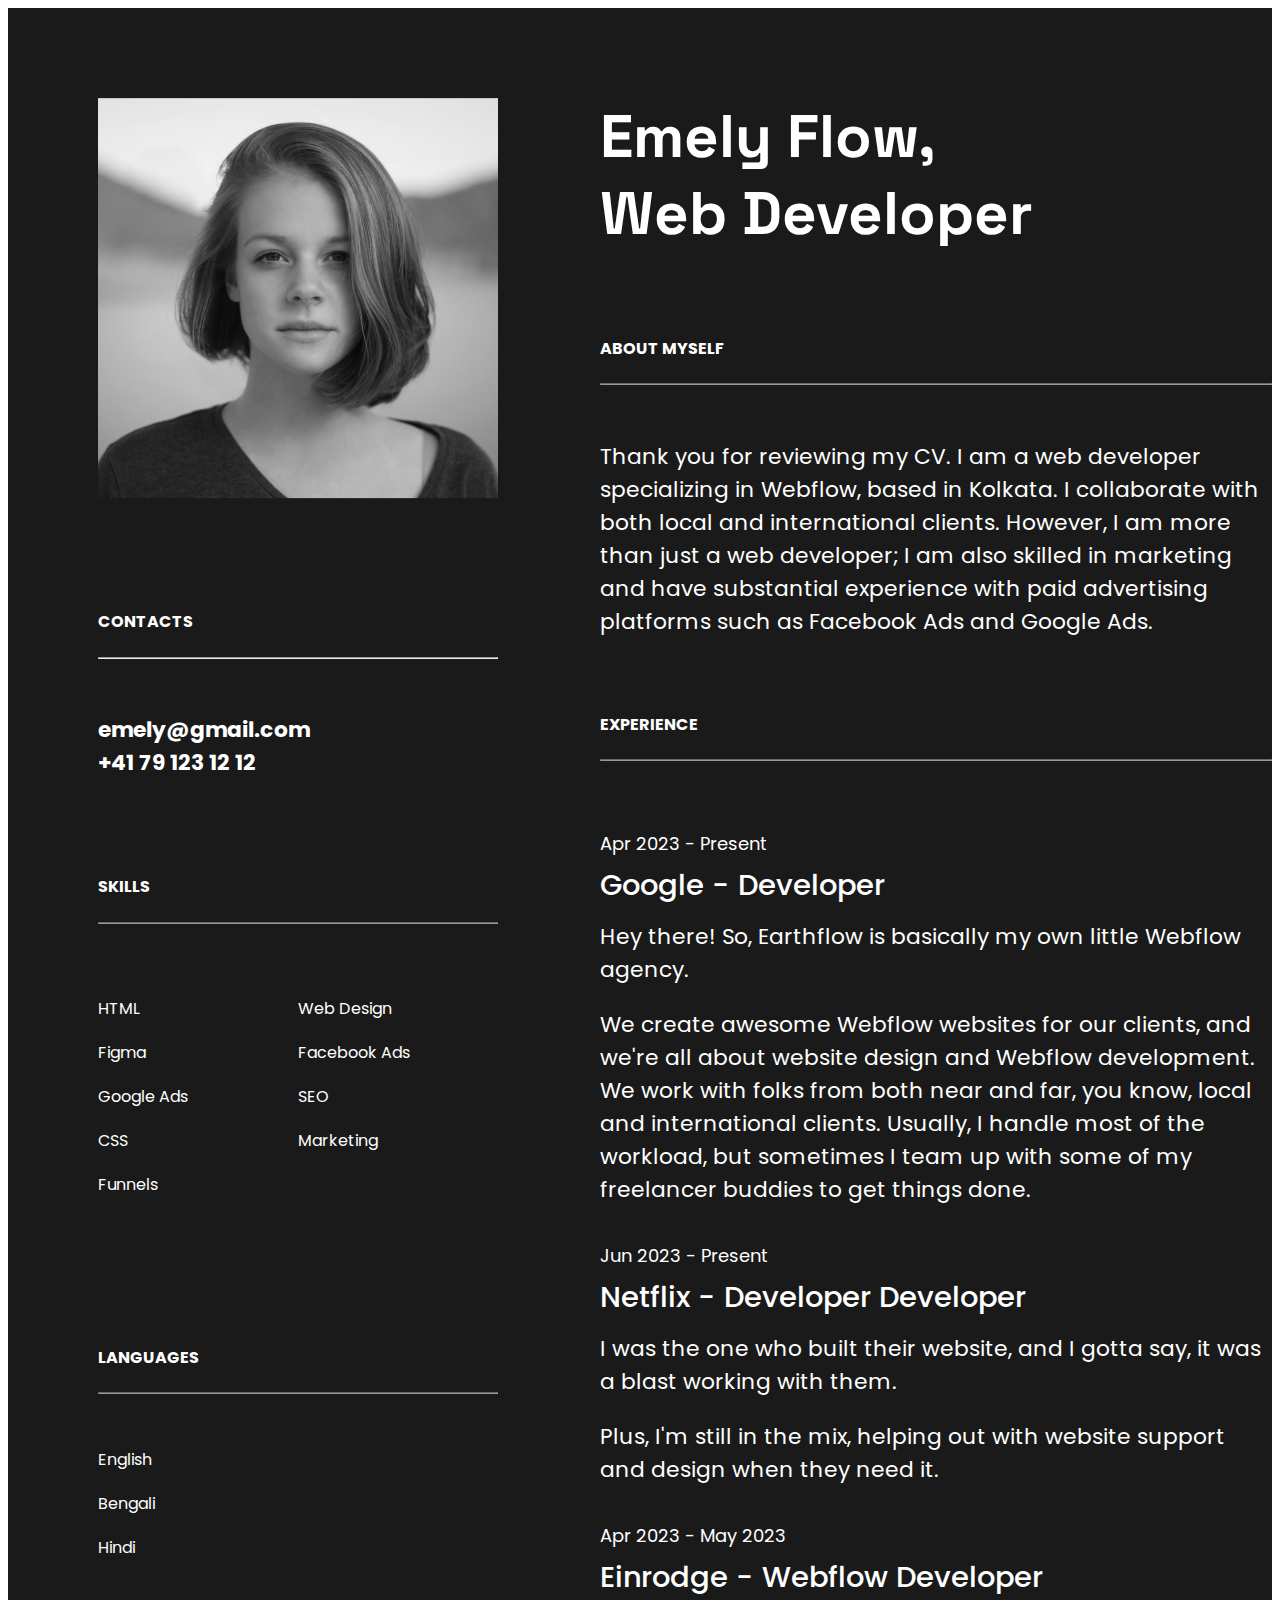
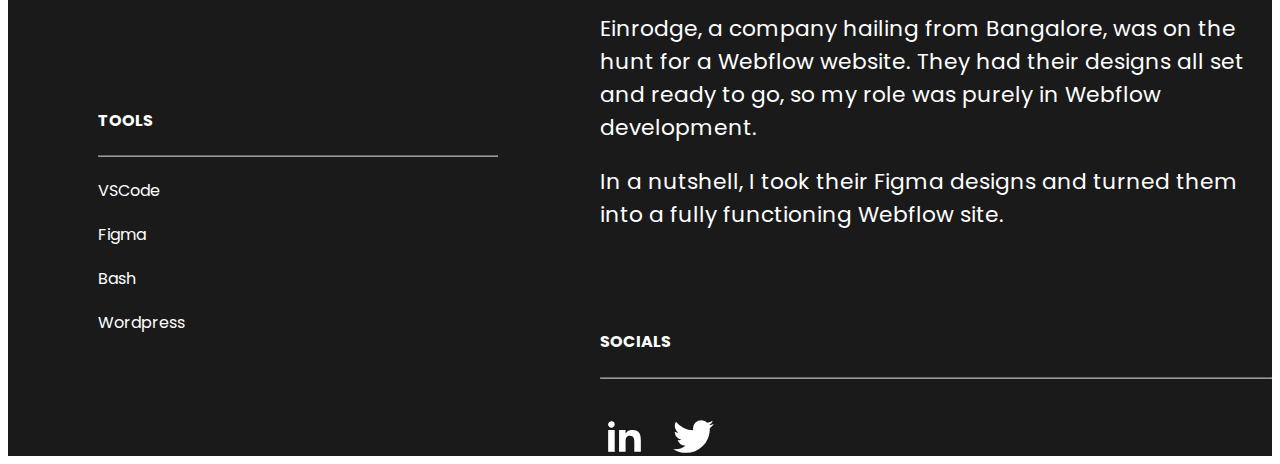
==== index.html @ c18957cb "final" ====
<!DOCTYPE html>
<html lang="en">
<head>
    <meta charset="UTF-8">
    <meta name="viewport" content="width=device-width, initial-scale=1.0">
    <title>Document</title>
    <link rel="stylesheet" href="styles.css">
    
</head>
<body>
<div class="page">
    <div class="aside">


<!--Picture-->
    <div class="imagecontainer">
    <img src="Mask Group.png" alt="profile_picture">  
    </div>


<!--Contacts-->
    <div class="contacts">
    
    <h2>CONTACTS</h2>
    
    <hr class="fat-line">
    <br>
    <p><b>emely@gmail.com <br>
    +41 79 123 12 12</b></p>
    </div>


<!--Skills-->
    <div class="skills">
    <h2>SKILLS</h2>
    <hr class="line">
    <br>
        <p>
    <ul class="skill-list"> 
       
        <li>HTML</li>
        <li>Web Design</li>
        <li>Figma</li>
        <li>Facebook Ads</li>
        <li>Google Ads</li>
        <li>SEO</li>
        <li>CSS</li>
        <li>Marketing</li>
        <li>Funnels</li>
    </p>
    </div>
    </ul>
    

<!--Languages-->
    <div class="languages">
    <h2>LANGUAGES</h2>
        <hr class="line">  
          <br>
    <p>
        <ul>
            <li>English</li>
            <li>Bengali</li>
            <li>Hindi</li>

            </p>
        </div>
        </ul>

<!--Tools-->
        <div class="tools">
        <h2>TOOLS</h2>
        <hr class="line">
            <p>
        <ul>
            <li>VSCode</li>
            <li>Figma</li>
            <li>Bash</li>
            <li>Wordpress</li>

            </p>
        </ul>
    </div>
</div>

    <div class="main">
<!--Title-->
    <div class="title">
    <h1>Emely Flow, <br> Web Developer</h1>
    </div>


<!--About-->
    
    <div class="about">
    <h2>ABOUT MYSELF</h2>
    <hr class="line">
        <br>
    <p>
    Thank you for reviewing my CV. I am a web developer specializing in Webflow, based in Kolkata. I collaborate with both local and international clients. However, I am more than just a web developer; I am also skilled in marketing and have substantial experience with paid advertising platforms such as Facebook Ads and Google Ads.
    </p>
</div>


<!--Experience-->
    <div class="experience">
    <h2>EXPERIENCE</h2>
    <hr class="line">
        <br>
     
        <h4>Apr 2023  -  Present</h4>
        <h3>Google - Developer</h3>
        <p>Hey there! So, Earthflow is basically my own little Webflow agency. </p>
        
        <p>We create awesome Webflow websites for our clients, and we're all about website design and Webflow development. We work with folks from both near and far, you know, local and international clients. Usually, I handle most of the workload, but sometimes I team up with some of my freelancer buddies to get things done.</p>
        
        <h4>Jun 2023  -  Present</h4>
        <h3>Netflix - Developer Developer</h3>
        <p>I was the one who built their website, and I gotta say, it was a blast working with them. </p>
        
        <p>Plus, I'm still in the mix, helping out with website support and design when they need it.</p>
        
        <h4>Apr 2023  -  May 2023</h4>
        <h3>Einrodge - Webflow Developer</h3>
        <p>Einrodge, a company hailing from Bangalore, was on the hunt for a Webflow website. They had their designs all set and ready to go, so my role was purely in Webflow development. </p>
        
        <p>In a nutshell, I took their Figma designs and turned them into a fully functioning Webflow site.</p>
        
  
</div>   


<!--Socials-->
    <div class="socials">
<h2>SOCIALS</h2>  
    <hr class="line">  
    <br>
    <div class="icons">
    <svg class="w-6 h-6 text-gray-800 dark:text-white" aria-hidden="true" xmlns="http://www.w3.org/2000/svg" width="49" height="49" fill="currentColor" viewBox="0 0 24 24">
        <path fill-rule="evenodd" d="M12.51 8.796v1.697a3.738 3.738 0 0 1 3.288-1.684c3.455 0 4.202 2.16 4.202 4.97V19.5h-3.2v-5.072c0-1.21-.244-2.766-2.128-2.766-1.827 0-2.139 1.317-2.139 2.676V19.5h-3.19V8.796h3.168ZM7.2 6.106a1.61 1.61 0 0 1-.988 1.483 1.595 1.595 0 0 1-1.743-.348A1.607 1.607 0 0 1 5.6 4.5a1.601 1.601 0 0 1 1.6 1.606Z" clip-rule="evenodd"/>
        <path d="M7.2 8.809H4V19.5h3.2V8.809Z"/>
      </svg>
      <svg class="w-6 h-6 text-gray-800 dark:text-white" aria-hidden="true" xmlns="http://www.w3.org/2000/svg" width="49" height="49" fill="currentColor" viewBox="0 0 24 24">
        <path fill-rule="evenodd" d="M22 5.892a8.178 8.178 0 0 1-2.355.635 4.074 4.074 0 0 0 1.8-2.235 8.343 8.343 0 0 1-2.605.981A4.13 4.13 0 0 0 15.85 4a4.068 4.068 0 0 0-4.1 4.038c0 .31.035.618.105.919A11.705 11.705 0 0 1 3.4 4.734a4.006 4.006 0 0 0 1.268 5.392 4.165 4.165 0 0 1-1.859-.5v.05A4.057 4.057 0 0 0 6.1 13.635a4.192 4.192 0 0 1-1.856.07 4.108 4.108 0 0 0 3.831 2.807A8.36 8.36 0 0 1 2 18.184 11.732 11.732 0 0 0 8.291 20 11.502 11.502 0 0 0 19.964 8.5c0-.177 0-.349-.012-.523A8.143 8.143 0 0 0 22 5.892Z" clip-rule="evenodd"/>
      </svg>
      </div>      
</div>
    </body>
    </html>
---- styles.css ----
@import url('https://fonts.googleapis.com/css2?family=Space+Grotesk:wght@300..700&display=swap');

@import url('https://fonts.googleapis.com/css2?family=Poppins:ital,wght@0,100;0,200;0,300;0,400;0,500;0,600;0,700;0,800;0,900;1,100;1,200;1,300;1,400;1,500;1,600;1,700;1,800;1,900&family=Space+Grotesk:wght@300..700&display=swap');

/* Fonts */
h1 {
    font-weight: 700;
    font-size: 60px;
    font-family: Space Grotesk;
}

 
h2 {
    font-weight: 700;
    font-size: 16px;
    line-height: 42px;
}

h3 {
    font-size: 29px;
    font-weight: 500;
    line-height: 12px;
}
h4 {
    font-size: 18px;
    font-weight: 400;
    line-height: 12px;
    padding-top: 20px;
}

p {
    font-weight: 400px;
    font-size: 21.78px;

}

#fat-line {
    width: 100%;
    
    
}

.line {
    width: 100%;
    opacity: 0.6;
}

ul {
    padding-inline-start: 0;
    
}

li {
    list-style: none;
    text-align: left;
    margin-top: 20px;
    
}


/* Fonts */




/* Ganze Seite */
.page {
    background-color: #1A1A1A;
    color: white;
    display:flex;
    flex-direction: row;
    font-family: Poppins;
    max-width: 1440px;
    max-height: 2048px;
    top: -3098;
    left: 2754;
    

}
/* Ganze Seite */





/* Aside */
.aside {
    display: flex;
    flex-direction: column;
    margin-top: 90px;
    margin-left: 90px;
}

.imagecontainer {
    width: 400px;
    height: 400px;
    top: 89.18px;
    left: -32.27px;

}
.contacts {
    margin-top: 90px;
    gap: 15px;
    width: 400px;
    height: 149px;
}



.skills {
    margin-top: 116px;
    gap: 30px;
    line-height: 24px;
    
}
.skill-list {
    display: grid;
    grid-template-columns: 1fr 1fr;
}

.languages {
    margin-top: 110px;
    line-height: 24px;
}




.tools {
    margin-top: 105px;
    gap: 77px;
    line-height: 24px;
}



/* Aside */





/* Main */
.main {
    margin-left: 102px;
    width: 757px;
    
}

.title {
    margin-top: 90px;
}

.about {
    margin-top: 76px;
    gap: 42px;
}

.experience {
    margin-top: 66px;
    gap: 42px;
}

.socials {
    margin-top: 90px;
    
   
}

.icons {
 display: flex;
 gap: 20px;  
 margin-bottom: 199px;
 
}

/* Main */

/* Responsive */

* {
    box-sizing: border-box;
  }
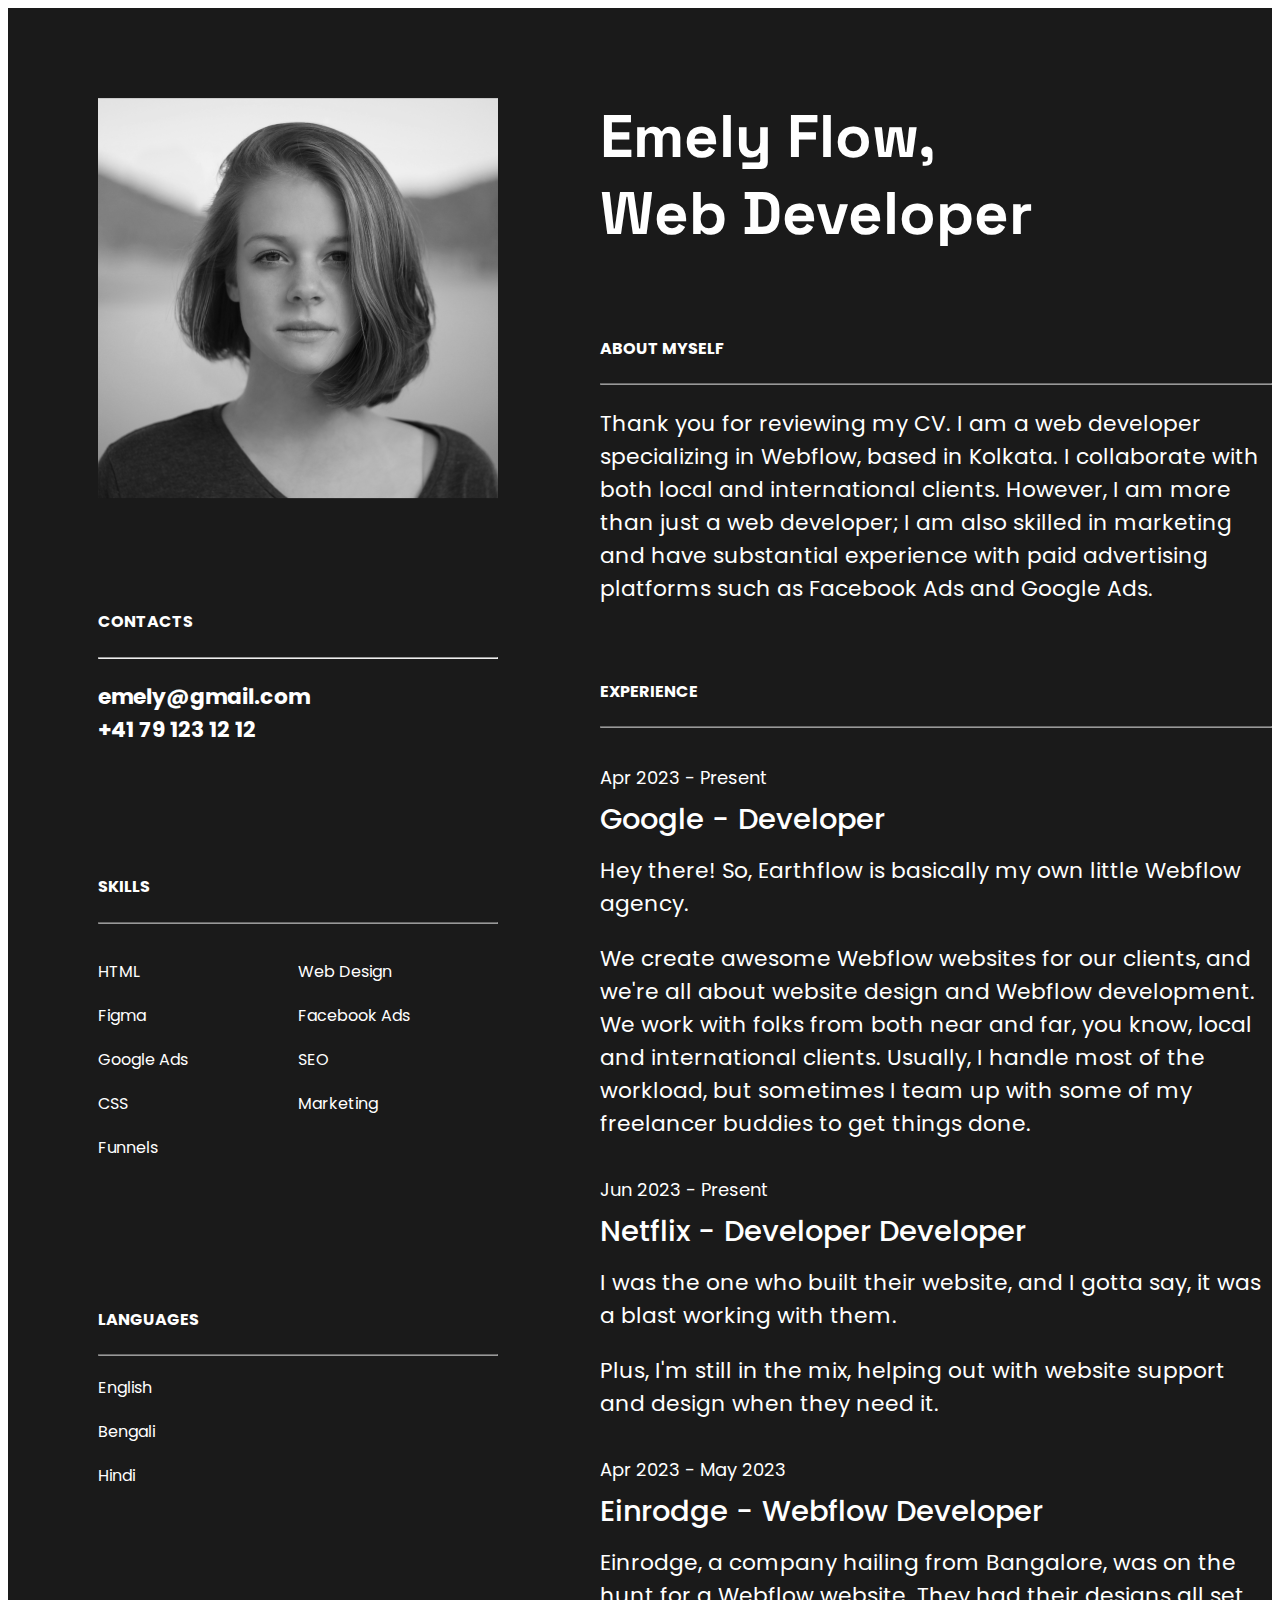
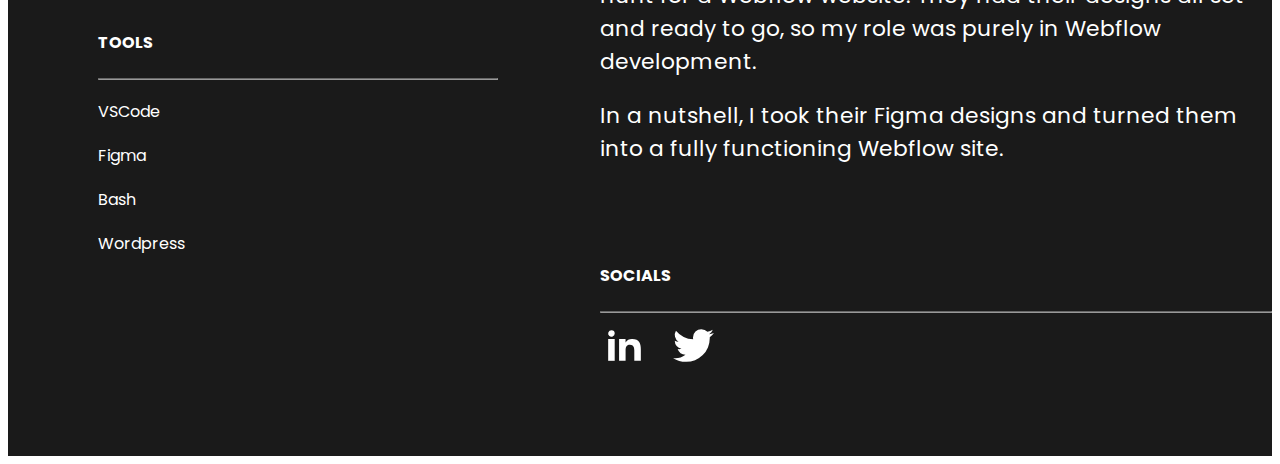
==== commit 937f015c: "doc title added changed html structure semantic html added links added favicon added" ====
--- a/index.html
+++ b/index.html
@@ -3,147 +3,116 @@
 <head>
     <meta charset="UTF-8">
     <meta name="viewport" content="width=device-width, initial-scale=1.0">
-    <title>Document</title>
+    <title>CV Emely</title>
     <link rel="stylesheet" href="styles.css">
-    
+    <link rel="icon" type="favicon" href="favicon-32x32.png">
 </head>
 <body>
-<div class="page">
-    <div class="aside">
+    <div class="page">
+        <aside class="aside">
+            <div class="imagecontainer">
+                <img src="Mask Group.png" alt="profile_picture">
+            </div>
 
+            <section class="contacts">
+                <h2>CONTACTS</h2>
+                <hr class="fat-line">
+                <p>
+                    <strong>
+                        <a href="mailto:emely@gmail.com">emely@gmail.com</a><br>
+                        <a href="tel:+41791231212">+41 79 123 12 12</a>
+                    </strong>
+                </p>
+            </section>
 
-<!--Picture-->
-    <div class="imagecontainer">
-    <img src="Mask Group.png" alt="profile_picture">  
+            <section class="skills">
+                <h2>SKILLS</h2>
+                <hr class="line">
+                <ul class="skill-list">
+                    <li>HTML</li>
+                    <li>Web Design</li>
+                    <li>Figma</li>
+                    <li>Facebook Ads</li>
+                    <li>Google Ads</li>
+                    <li>SEO</li>
+                    <li>CSS</li>
+                    <li>Marketing</li>
+                    <li>Funnels</li>
+                </ul>
+            </section>
+
+            <section class="languages">
+                <h2>LANGUAGES</h2>
+                <hr class="line">
+                <ul>
+                    <li>English</li>
+                    <li>Bengali</li>
+                    <li>Hindi</li>
+                </ul>
+            </section>
+
+            <section class="tools">
+                <h2>TOOLS</h2>
+                <hr class="line">
+                <ul>
+                    <li>VSCode</li>
+                    <li>Figma</li>
+                    <li>Bash</li>
+                    <li>Wordpress</li>
+                </ul>
+            </section>
+        </aside>
+
+        <main class="main">
+            <section class="title">
+                <h1>Emely Flow, <br> Web Developer</h1>
+            </section>
+
+            <section class="about">
+                <h2>ABOUT MYSELF</h2>
+                <hr class="line">
+                <p>
+                    Thank you for reviewing my CV. I am a web developer specializing in Webflow, based in Kolkata. I collaborate with both local and international clients. However, I am more than just a web developer; I am also skilled in marketing and have substantial experience with paid advertising platforms such as Facebook Ads and Google Ads.
+                </p>
+            </section>
+
+            <section class="experience">
+                <h2>EXPERIENCE</h2>
+                <hr class="line">
+                
+                    <h4>Apr 2023 - Present</h4>
+                    <h3>Google - Developer</h3>
+                    <p>Hey there! So, Earthflow is basically my own little Webflow agency.</p>
+                    <p>We create awesome Webflow websites for our clients, and we're all about website design and Webflow development. We work with folks from both near and far, you know, local and international clients. Usually, I handle most of the workload, but sometimes I team up with some of my freelancer buddies to get things done.</p>
+    
+                    <h4>Jun 2023 - Present</h4>
+                    <h3>Netflix - Developer Developer</h3>
+                    <p>I was the one who built their website, and I gotta say, it was a blast working with them.</p>
+                    <p>Plus, I'm still in the mix, helping out with website support and design when they need it.</p>
+   
+                    <h4>Apr 2023 - May 2023</h4>
+                    <h3>Einrodge - Webflow Developer</h3>
+                    <p>Einrodge, a company hailing from Bangalore, was on the hunt for a Webflow website. They had their designs all set and ready to go, so my role was purely in Webflow development.</p>
+                    <p>In a nutshell, I took their Figma designs and turned them into a fully functioning Webflow site.</p>
+
+            </section>
+
+            <section class="socials">
+                <h2>SOCIALS</h2>
+                <hr class="line">
+                <div class="icons">
+                    <a href="https://www.linkedin.com/in/your-profile" target="_blank" rel="">
+                    <svg class="w-6 h-6 text-gray-800 dark:text-white" aria-hidden="true" xmlns="http://www.w3.org/2000/svg" width="49" height="49" fill="currentColor" viewBox="0 0 24 24">
+                        <path fill-rule="evenodd" d="M12.51 8.796v1.697a3.738 3.738 0 0 1 3.288-1.684c3.455 0 4.202 2.16 4.202 4.97V19.5h-3.2v-5.072c0-1.21-.244-2.766-2.128-2.766-1.827 0-2.139 1.317-2.139 2.676V19.5h-3.19V8.796h3.168ZM7.2 6.106a1.61 1.61 0 0 1-.988 1.483 1.595 1.595 0 0 1-1.743-.348A1.607 1.607 0 0 1 5.6 4.5a1.601 1.601 0 0 1 1.6 1.606Z" clip-rule="evenodd"/>
+                        <path d="M7.2 8.809H4V19.5h3.2V8.809Z"/>
+                    </svg>
+                    <a href="https://twitter.com/your-profile" target="_blank" rel="">
+                    <svg class="w-6 h-6 text-gray-800 dark:text-white" aria-hidden="true" xmlns="http://www.w3.org/2000/svg" width="49" height="49" fill="currentColor" viewBox="0 0 24 24">
+                        <path fill-rule="evenodd" d="M22 5.892a8.178 8.178 0 0 1-2.355.635 4.074 4.074 0 0 0 1.8-2.235 8.343 8.343 0 0 1-2.605.981A4.13 4.13 0 0 0 15.85 4a4.068 4.068 0 0 0-4.1 4.038c0 .31.035.618.105.919A11.705 11.705 0 0 1 3.4 4.734a4.006 4.006 0 0 0 1.268 5.392 4.165 4.165 0 0 1-1.859-.5v.05A4.057 4.057 0 0 0 6.1 13.635a4.192 4.192 0 0 1-1.856.07 4.108 4.108 0 0 0 3.831 2.807A8.36 8.36 0 0 1 2 18.184 11.732 11.732 0 0 0 8.291 20 11.502 11.502 0 0 0 19.964 8.5c0-.177 0-.349-.012-.523A8.143 8.143 0 0 0 22 5.892Z" clip-rule="evenodd"/>
+                    </svg>
+                </div>
+            </section>
+        </main>
     </div>
-
-
-<!--Contacts-->
-    <div class="contacts">
-    
-    <h2>CONTACTS</h2>
-    
-    <hr class="fat-line">
-    <br>
-    <p><b>emely@gmail.com <br>
-    +41 79 123 12 12</b></p>
-    </div>
-
-
-<!--Skills-->
-    <div class="skills">
-    <h2>SKILLS</h2>
-    <hr class="line">
-    <br>
-        <p>
-    <ul class="skill-list"> 
-       
-        <li>HTML</li>
-        <li>Web Design</li>
-        <li>Figma</li>
-        <li>Facebook Ads</li>
-        <li>Google Ads</li>
-        <li>SEO</li>
-        <li>CSS</li>
-        <li>Marketing</li>
-        <li>Funnels</li>
-    </p>
-    </div>
-    </ul>
-    
-
-<!--Languages-->
-    <div class="languages">
-    <h2>LANGUAGES</h2>
-        <hr class="line">  
-          <br>
-    <p>
-        <ul>
-            <li>English</li>
-            <li>Bengali</li>
-            <li>Hindi</li>
-
-            </p>
-        </div>
-        </ul>
-
-<!--Tools-->
-        <div class="tools">
-        <h2>TOOLS</h2>
-        <hr class="line">
-            <p>
-        <ul>
-            <li>VSCode</li>
-            <li>Figma</li>
-            <li>Bash</li>
-            <li>Wordpress</li>
-
-            </p>
-        </ul>
-    </div>
-</div>
-
-    <div class="main">
-<!--Title-->
-    <div class="title">
-    <h1>Emely Flow, <br> Web Developer</h1>
-    </div>
-
-
-<!--About-->
-    
-    <div class="about">
-    <h2>ABOUT MYSELF</h2>
-    <hr class="line">
-        <br>
-    <p>
-    Thank you for reviewing my CV. I am a web developer specializing in Webflow, based in Kolkata. I collaborate with both local and international clients. However, I am more than just a web developer; I am also skilled in marketing and have substantial experience with paid advertising platforms such as Facebook Ads and Google Ads.
-    </p>
-</div>
-
-
-<!--Experience-->
-    <div class="experience">
-    <h2>EXPERIENCE</h2>
-    <hr class="line">
-        <br>
-     
-        <h4>Apr 2023  -  Present</h4>
-        <h3>Google - Developer</h3>
-        <p>Hey there! So, Earthflow is basically my own little Webflow agency. </p>
-        
-        <p>We create awesome Webflow websites for our clients, and we're all about website design and Webflow development. We work with folks from both near and far, you know, local and international clients. Usually, I handle most of the workload, but sometimes I team up with some of my freelancer buddies to get things done.</p>
-        
-        <h4>Jun 2023  -  Present</h4>
-        <h3>Netflix - Developer Developer</h3>
-        <p>I was the one who built their website, and I gotta say, it was a blast working with them. </p>
-        
-        <p>Plus, I'm still in the mix, helping out with website support and design when they need it.</p>
-        
-        <h4>Apr 2023  -  May 2023</h4>
-        <h3>Einrodge - Webflow Developer</h3>
-        <p>Einrodge, a company hailing from Bangalore, was on the hunt for a Webflow website. They had their designs all set and ready to go, so my role was purely in Webflow development. </p>
-        
-        <p>In a nutshell, I took their Figma designs and turned them into a fully functioning Webflow site.</p>
-        
-  
-</div>   
-
-
-<!--Socials-->
-    <div class="socials">
-<h2>SOCIALS</h2>  
-    <hr class="line">  
-    <br>
-    <div class="icons">
-    <svg class="w-6 h-6 text-gray-800 dark:text-white" aria-hidden="true" xmlns="http://www.w3.org/2000/svg" width="49" height="49" fill="currentColor" viewBox="0 0 24 24">
-        <path fill-rule="evenodd" d="M12.51 8.796v1.697a3.738 3.738 0 0 1 3.288-1.684c3.455 0 4.202 2.16 4.202 4.97V19.5h-3.2v-5.072c0-1.21-.244-2.766-2.128-2.766-1.827 0-2.139 1.317-2.139 2.676V19.5h-3.19V8.796h3.168ZM7.2 6.106a1.61 1.61 0 0 1-.988 1.483 1.595 1.595 0 0 1-1.743-.348A1.607 1.607 0 0 1 5.6 4.5a1.601 1.601 0 0 1 1.6 1.606Z" clip-rule="evenodd"/>
-        <path d="M7.2 8.809H4V19.5h3.2V8.809Z"/>
-      </svg>
-      <svg class="w-6 h-6 text-gray-800 dark:text-white" aria-hidden="true" xmlns="http://www.w3.org/2000/svg" width="49" height="49" fill="currentColor" viewBox="0 0 24 24">
-        <path fill-rule="evenodd" d="M22 5.892a8.178 8.178 0 0 1-2.355.635 4.074 4.074 0 0 0 1.8-2.235 8.343 8.343 0 0 1-2.605.981A4.13 4.13 0 0 0 15.85 4a4.068 4.068 0 0 0-4.1 4.038c0 .31.035.618.105.919A11.705 11.705 0 0 1 3.4 4.734a4.006 4.006 0 0 0 1.268 5.392 4.165 4.165 0 0 1-1.859-.5v.05A4.057 4.057 0 0 0 6.1 13.635a4.192 4.192 0 0 1-1.856.07 4.108 4.108 0 0 0 3.831 2.807A8.36 8.36 0 0 1 2 18.184 11.732 11.732 0 0 0 8.291 20 11.502 11.502 0 0 0 19.964 8.5c0-.177 0-.349-.012-.523A8.143 8.143 0 0 0 22 5.892Z" clip-rule="evenodd"/>
-      </svg>
-      </div>      
-</div>
-    </body>
-    </html>+</body>
+</html>--- a/styles.css
+++ b/styles.css
@@ -58,6 +58,12 @@
     
 }
 
+a {
+    text-decoration: none;
+    color: white;
+    
+}
+
 
 /* Fonts */
 
@@ -65,6 +71,9 @@
 
 
 /* Ganze Seite */
+
+
+
 .page {
     background-color: #1A1A1A;
     color: white;
